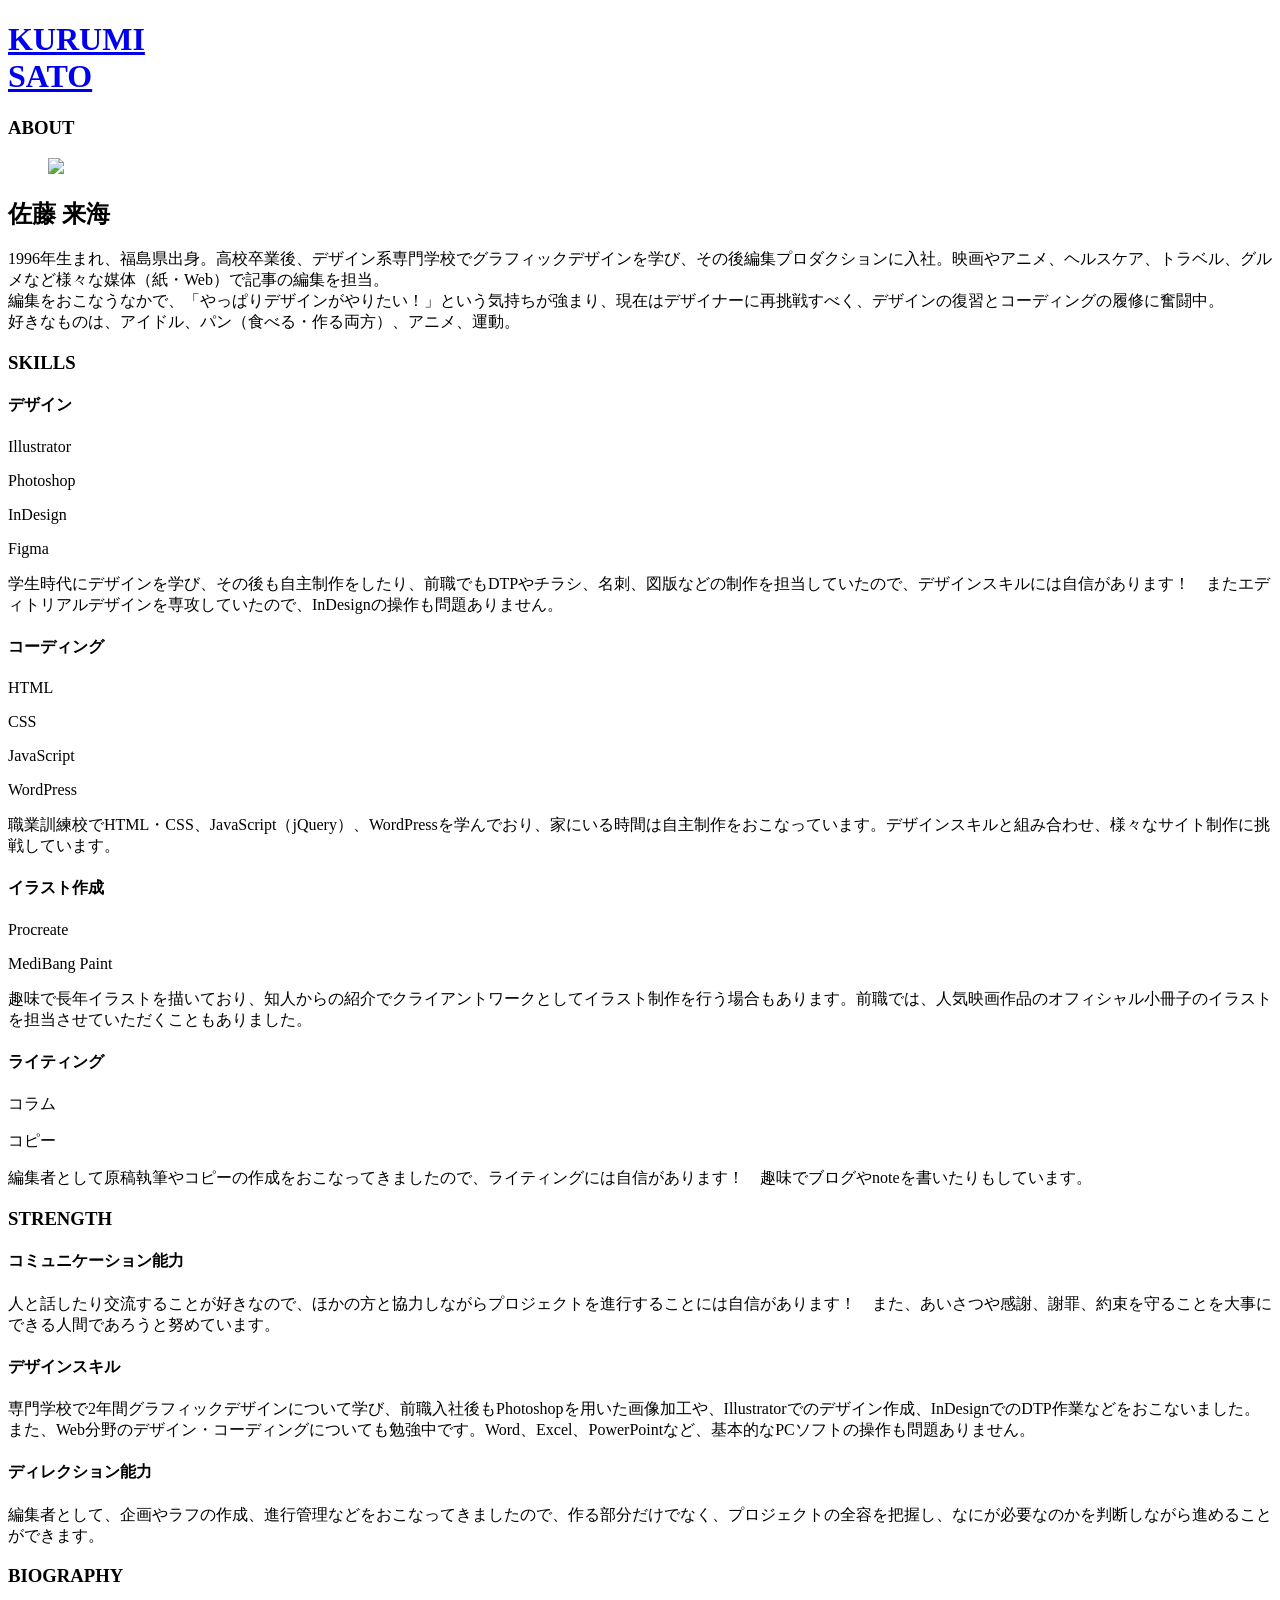
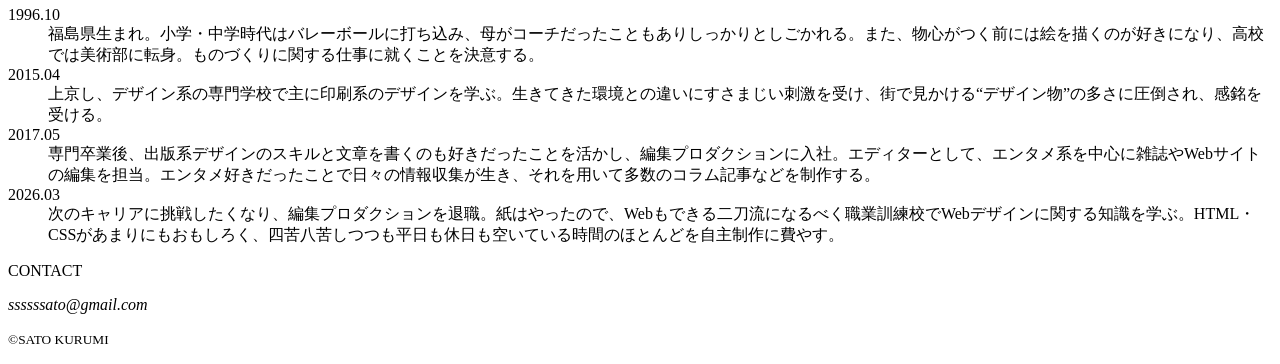
==== about.html @ 8b436382 "Add files via upload" ====
<!DOCTYPE html>
<html lang="jp">

<head>
    <meta charset="UTF-8">
    <meta name="viewport" content="width=device-width, initial-scale=1.0">
    <!-- フォント -->
    <link rel="preconnect" href="https://fonts.googleapis.com">
    <link rel="preconnect" href="https://fonts.gstatic.com" crossorigin>
    <link
        href="https://fonts.googleapis.com/css2?family=Anton&family=M+PLUS+Rounded+1c&family=Sansita:ital,wght@0,400;0,700;0,800;0,900;1,400;1,700;1,800;1,900&display=swap"
        rel="stylesheet">
    <!-- ページタイトル -->
    <title>ABOUT - Portfolio</title>
    <meta name="description" content="佐藤 来海のポートフォリオ">
    <link rel="icon" href="img/favicon.webp">
    <link href="css/slick.css" rel="stylesheet">
    <link href="css/slick-theme.css" rel="stylesheet">
    <link href="css/aos.css" rel="stylesheet">
    <link href="css/style.css" rel="stylesheet">
</head>

<body>
    <!-- <div id="loader">
        <div class="hamburger">
            <div class="part bun-top"></div>
            <div class="part tomato"></div>
            <div class="part meat"></div>
            <div class="part letus"></div>
            <div class="part bun-bottom"></div>
        </div>
    </div> -->

    <header>
        <!-- ↓↓↓h1とナビの箱↓↓↓ -->
        <div id="header-unit">
            <!-- ↓左上の名前↓ -->
            <a href="index.html">
                <h1>KURUMI<br>SATO</h1>
            </a>
            <!-- <nav id="nav-menu">
                <ul class="main-nav">
                    <li><a href="#works">WORKS</a></li>
                    <li><a href="about.html">ABOUT</a></li>
                    <li><a href="#contact">CONTACT</a></li>
                </ul>
            </nav> -->
        </div>
    </header>

    <main>
        <article id="about-page">

            <!-- ↓↓↓プロフィール欄↓↓↓ -->
            <section id="about-profile">
                <h1>ABOUT</h1>
                <div class="about-prof wrapper" data-aos="fade-up">
                    <figure><img src="img/myphoto.jpg"></figure>
                    <div class="about-text">
                        <h2>佐藤 来海</h2>
                        <p> 1996年生まれ、福島県出身。高校卒業後、デザイン系専門学校でグラフィックデザインを学び、その後編集プロダクションに入社。映画やアニメ、ヘルスケア、トラベル、グルメなど様々な媒体（紙・Web）で記事の編集を担当。<br>
                            編集をおこなうなかで、「やっぱりデザインがやりたい！」という気持ちが強まり、現在はデザイナーに再挑戦すべく、デザインの復習とコーディングの履修に奮闘中。<br>好きなものは、アイドル、パン（食べる・作る両方）、アニメ、運動。
                        </p>
                    </div>
                </div>
            </section>

            <!-- ↓↓↓スキル欄↓↓↓ -->
            <section id="about-skills">
                <h3>SKILLS</h3>
                <!-- ↓flex用のコンテナ↓ -->
                <div class="skills-container wrapper" data-aos="fade-up">
                    <!-- ↓各スキルの箱↓ -->
                    <div class="skills-unit">
                        <h4>デザイン</h4>
                        <div class="app-flex">
                            <p class="app-tag">Illustrator</p>
                            <p class="app-tag">Photoshop</p>
                            <p class="app-tag">InDesign</p>
                            <p class="app-tag">Figma</p>
                        </div>
                        <p class="skill-text">
                            学生時代にデザインを学び、その後も自主制作をしたり、前職でもDTPやチラシ、名刺、図版などの制作を担当していたので、デザインスキルには自信があります！　またエディトリアルデザインを専攻していたので、InDesignの操作も問題ありません。
                        </p>
                    </div>

                    <!-- ↓各スキルの箱↓ -->
                    <div class="skills-unit">
                        <h4>コーディング</h4>
                        <div class="app-flex">
                            <p class="app-tag">HTML</p>
                            <p class="app-tag">CSS</p>
                            <p class="app-tag">JavaScript</p>
                            <p class="app-tag">WordPress</p>
                        </div>
                        <p class="skill-text">
                            職業訓練校でHTML・CSS、JavaScript（jQuery）、WordPressを学んでおり、家にいる時間は自主制作をおこなっています。デザインスキルと組み合わせ、様々なサイト制作に挑戦しています。
                        </p>
                    </div>

                    <!-- ↓各スキルの箱↓ -->
                    <div class="skills-unit">
                        <h4>イラスト作成</h4>
                        <div class="app-flex">
                            <p class="app-tag">Procreate</p>
                            <p class="app-tag">MediBang Paint</p>
                        </div>
                        <p class="skill-text">
                            趣味で長年イラストを描いており、知人からの紹介でクライアントワークとしてイラスト制作を行う場合もあります。前職では、人気映画作品のオフィシャル小冊子のイラストを担当させていただくこともありました。
                        </p>
                    </div>

                    <!-- ↓各スキルの箱↓ -->
                    <div class="skills-unit">
                        <h4>ライティング</h4>
                        <div class="app-flex">
                            <p class="app-tag">コラム</p>
                            <p class="app-tag">コピー</p>
                        </div>
                        <p class="skill-text">編集者として原稿執筆やコピーの作成をおこなってきましたので、ライティングには自信があります！　趣味でブログやnoteを書いたりもしています。</p>
                    </div>
                </div>
            </section>

            <!-- ↓↓↓ストレングス欄↓↓↓ -->
            <section id="about-strangths">
                <h3>STRENGTH</h3>
                <!-- ↓↓↓flex用のコンテナ↓↓↓ -->
                <div id="strangths-container" data-aos="fade-up">
                    <div class="strangths-unit">
                        <h4>コミュニケーション能力</h4>
                        <p>人と話したり交流することが好きなので、ほかの方と協力しながらプロジェクトを進行することには自信があります！　また、あいさつや感謝、謝罪、約束を守ることを大事にできる人間であろうと努めています。
                        </p>
                    </div>

                    <div class="strangths-unit">
                        <h4>デザインスキル</h4>
                        <p>
                            専門学校で2年間グラフィックデザインについて学び、前職入社後もPhotoshopを用いた画像加工や、Illustratorでのデザイン作成、InDesignでのDTP作業などをおこないました。また、Web分野のデザイン・コーディングについても勉強中です。Word、Excel、PowerPointなど、基本的なPCソフトの操作も問題ありません。
                        </p>
                    </div>

                    <div class="strangths-unit">
                        <h4>ディレクション能力</h4>
                        <p>
                            編集者として、企画やラフの作成、進行管理などをおこなってきましたので、作る部分だけでなく、プロジェクトの全容を把握し、なにが必要なのかを判断しながら進めることができます。
                        </p>
                    </div>
                </div>
            </section>

            <!-- ↓↓↓経歴欄↓↓↓ -->
            <section id="about-biography" class="wrapper">
                <h3>BIOGRAPHY</h3>
                <div id="bio-container" data-aos="fade-up">
                    <dl id="biography-box">
                        <div class="bio-unit">
                            <dt>1996.10</dt>
                            <dd>福島県生まれ。小学・中学時代はバレーボールに打ち込み、母がコーチだったこともありしっかりとしごかれる。また、物心がつく前には絵を描くのが好きになり、高校では美術部に転身。ものづくりに関する仕事に就くことを決意する。
                            </dd>
                        </div>

                        <div class="bio-unit">
                            <dt>2015.04</dt>
                            <dd>上京し、デザイン系の専門学校で主に印刷系のデザインを学ぶ。生きてきた環境との違いにすさまじい刺激を受け、街で見かける“デザイン物”の多さに圧倒され、感銘を受ける。</dd>
                        </div>

                        <div class="bio-unit">
                            <dt>2017.05</dt>
                            <dd>専門卒業後、出版系デザインのスキルと文章を書くのも好きだったことを活かし、編集プロダクションに入社。エディターとして、エンタメ系を中心に雑誌やWebサイトの編集を担当。エンタメ好きだったことで日々の情報収集が生き、それを用いて多数のコラム記事などを制作する。
                            </dd>
                        </div>

                        <div class="bio-unit">
                            <dt>2026.03</dt>
                            <dd>次のキャリアに挑戦したくなり、編集プロダクションを退職。紙はやったので、Webもできる二刀流になるべく職業訓練校でWebデザインに関する知識を学ぶ。HTML・CSSがあまりにもおもしろく、四苦八苦しつつも平日も休日も空いている時間のほとんどを自主制作に費やす。
                            </dd>
                    </dl>
                </div>
            </section>
        </article>
    </main>

    <footer>
        <p>CONTACT</p>
        <address>ssssssato@gmail.com</address>
        <p><small>&copy;SATO KURUMI</small></p>
    </footer>

    <script src="https://cdnjs.cloudflare.com/ajax/libs/jquery/3.7.1/jquery.min.js"
        integrity="sha512-v2CJ7UaYy4JwqLDIrZUI/4hqeoQieOmAZNXBeQyjo21dadnwR+8ZaIJVT8EE2iyI61OV8e6M8PP2/4hpQINQ/g=="
        crossorigin="anonymous" referrerpolicy="no-referrer"></script>
    <!-- slick.jsプラグイン -->
    <script src="js/slick.min.js"></script>
    <!-- イニシャライズ -->
    <script>
        $('.slider').slick({
            autoplay: true,
            infinity: true,
            dots: true,
            speed: 1000,
            autoplaySpeed: 1200,
            centerMode: true,
            centerPadding: '20%'
        });
    </script>
    <!--AOAイニシャライズ-->
    <script src="js/aos.js"></script>
    <script>AOS.init();</script>
    <script>
        // ローディング画面
        window.addEventListener('load', function () {
            const loader = document.getElementById('loader');

            setTimeout(function () {
                loader.style.transition = 'opacity 0.6s ease';
                loader.style.opacity = '0';


                setTimeout(function () {
                    loader.style.display = 'none';
                }, 600);

            }, 1500);
        });

        // ハンバーガーメニュー
        const btn = document.getElementById('hamburger-btn');
        const menu = document.getElementById('nav-menu');
        const links = document.querySelectorAll('#nav-menu a');

        btn.addEventListener('click', () => {
            btn.classList.toggle('active');
            menu.classList.toggle('active');
        });

        links.forEach(link => {
            link.addEventListener('click', () => {
                btn.classList.remove('active');
                menu.classList.remove('remove');
            });
        });
    </script>

</body>

</html>
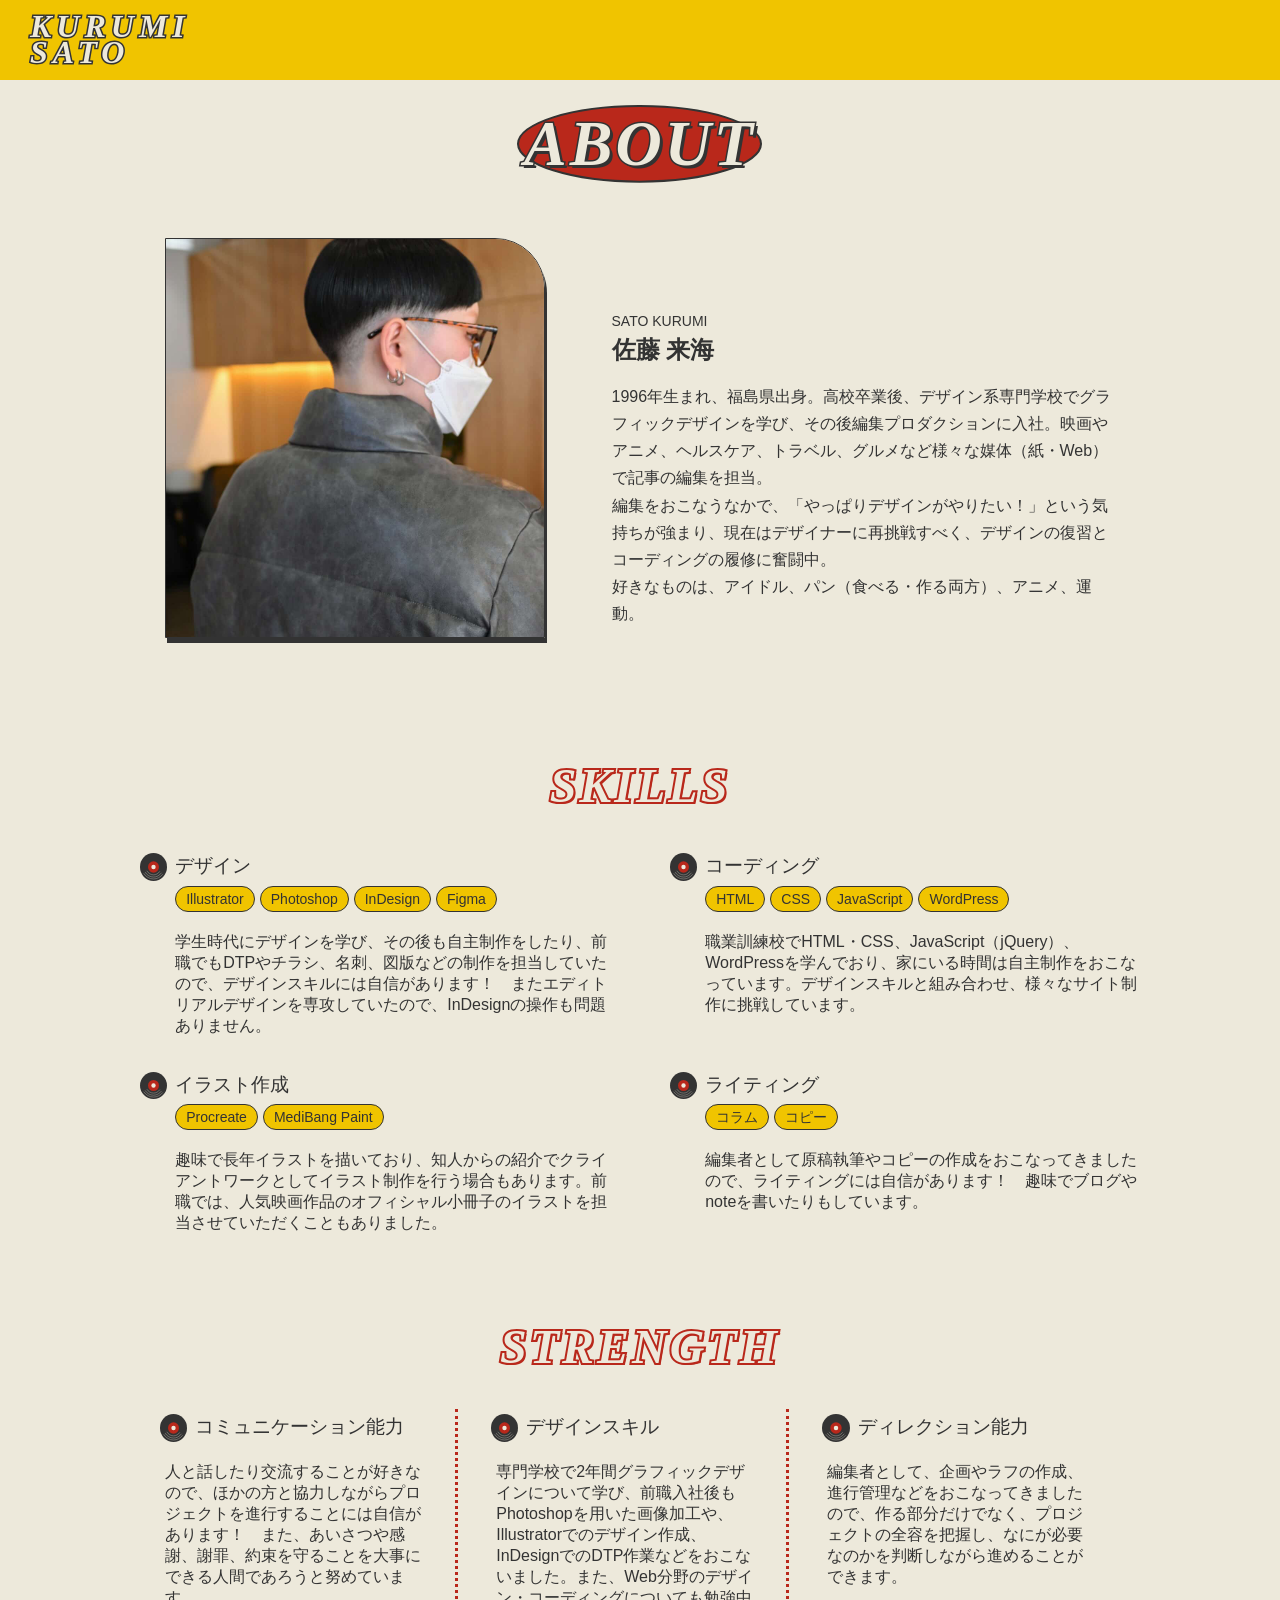
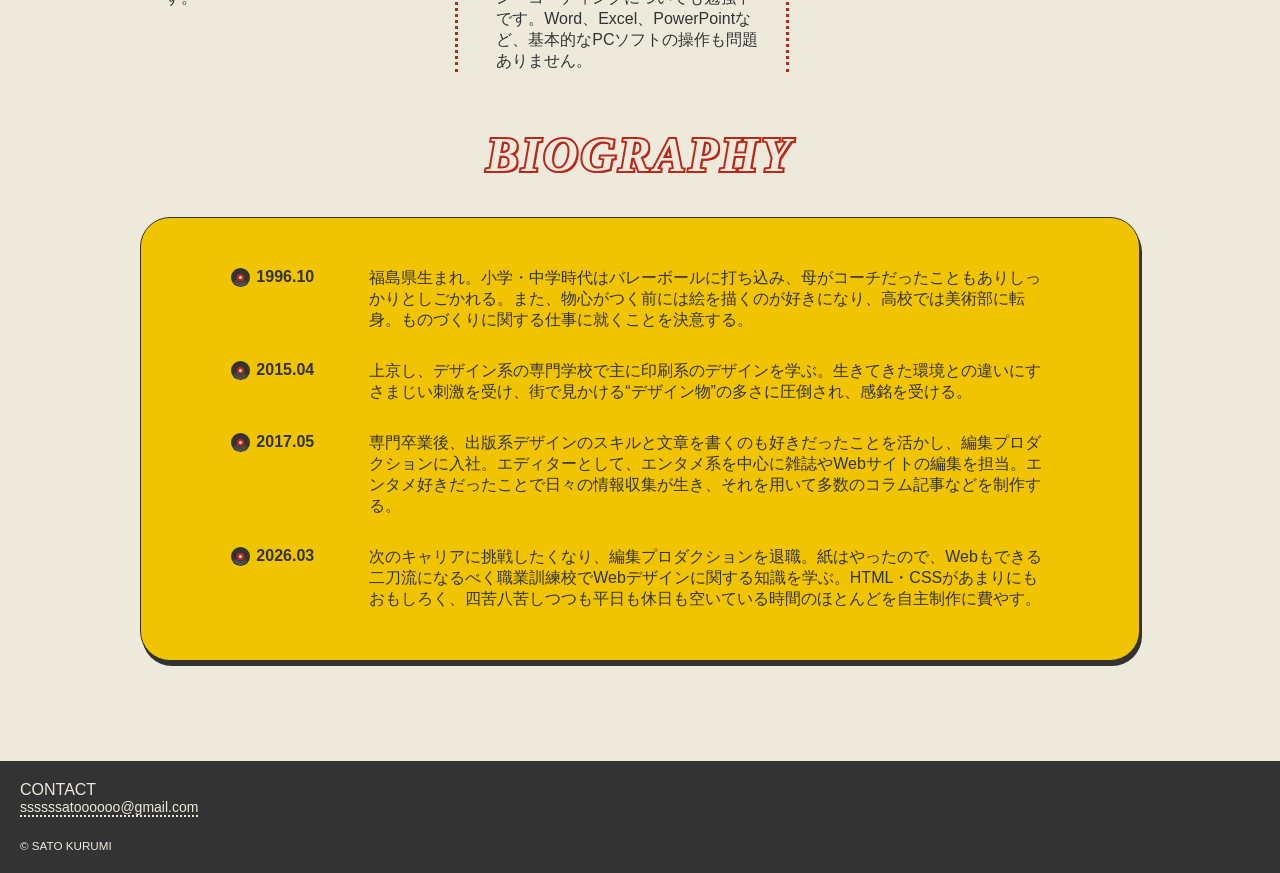
==== commit a7962891: "Add files via upload" ====
--- a/about.html
+++ b/about.html
@@ -181,10 +181,11 @@
         </article>
     </main>
 
-    <footer>
+    <footer id="contact">
         <p>CONTACT</p>
-        <address>ssssssato@gmail.com</address>
-        <p><small>&copy;SATO KURUMI</small></p>
+        <!-- ↓メアド↓ -->
+        <address>ssssssatoooooo@gmail.com</address>
+        <p><small>&copy; SATO KURUMI</small></p>
     </footer>
 
     <script src="https://cdnjs.cloudflare.com/ajax/libs/jquery/3.7.1/jquery.min.js"
--- a/css/style.css
+++ b/css/style.css
@@ -0,0 +1,1371 @@
+@charset "utf-8";
+
+/*------------------
+ 初期設定 
+ ------------------*/
+* {
+    margin: 0;
+    padding: 0;
+    box-sizing: border-box;
+}
+
+html {
+    scroll-behavior: smooth;
+}
+
+a {
+    text-decoration: none;
+    color: #000;
+}
+
+li {
+    list-style: none;
+}
+
+img {
+    width: 100%;
+    vertical-align: bottom;
+}
+
+/*------------------
+ローディング画面
+------------------*/
+
+/* 1. ローディング背景設定 */
+#loader {
+    position: fixed;
+    top: 0;
+    left: 0;
+    width: 100vw;
+    height: 100vh;
+    background-color: #ffbf1e;
+    display: flex;
+    justify-content: center;
+    align-items: center;
+    z-index: 9999;
+}
+
+/* ハンバーガー全体枠 */
+.hamburger {
+    display: flex;
+    flex-direction: column;
+    align-items: center;
+    gap: 6px;
+    /* 具と具のすき間 */
+}
+
+/* パーツ共通スタイル */
+.part {
+    width: 80px;
+    border: solid 2px #333;
+    border-radius: 10px;
+    animation: dropIn 0.6s cubic-bezier(0.175, 0.885, 0.32, 1.275) forwards;
+    opacity: 0;
+}
+
+.bun-top {
+    height: 25px;
+    background-color: #de9400;
+    border-radius: 40px 40px 5px 5px;
+    animation-delay: 0.1s;
+}
+
+.tomato {
+    height: 10px;
+    background-color: #e64c3c;
+    width: 75px;
+    animation-delay: 0.3s;
+}
+
+.meat {
+    height: 15px;
+    background-color: #8c583d;
+    animation-delay: 0.5s;
+}
+
+.letus {
+    height: 8px;
+    background-color: #62b50e;
+    animation-delay: 0.7s;
+}
+
+.bun-bottom {
+    height: 15px;
+    background-color: #de9400;
+    border-radius: 5px 5px 15px 15px;
+    animation-delay: 0.9s;
+}
+
+/* アニメーション */
+@keyframes dropIn {
+    0% {
+        transform: translateY(-150px);
+        opacity: 0;
+    }
+
+    100% {
+        transform: translateY(0);
+        opacity: 1
+    }
+}
+
+
+body {
+    font-family: "M PLUS Rounded 1c", "Sansita", "Anton", sans-serif;
+    font-size: .875rem;
+    background-color: #EDE9DB;
+    color: #333;
+}
+
+.wrapper {
+    max-width: 900px;
+    margin: 0 auto;
+    padding: 0 20px;
+}
+
+.sec-title-unit {
+    margin: 50px auto 35px;
+    background-image: url(../img/sec-title-base.svg);
+    background-repeat: no-repeat;
+    background-position: center;
+    background-size: contain;
+    height: 4.5rem;
+    padding: 5px 0;
+}
+
+.sec-title-unit h2 {
+    font-family: "Sansita";
+    font-weight: 900;
+    font-style: italic;
+    margin-bottom: 15px;
+    font-size: 3rem;
+    line-height: 2rem;
+    letter-spacing: 3px;
+    color: #EDE9DB;
+    text-align: center;
+    -webkit-text-stroke: 3px #333;
+    paint-order: stroke;
+    text-shadow: 2px 2px 0 #333;
+}
+
+.sec-title-unit p {
+    color: #EDE9DB;
+    line-height: .875rem;
+    font-size: 1rem;
+    text-align: center;
+    -webkit-text-stroke: 2px #333;
+    paint-order: stroke;
+}
+
+/*------------------
+ヘッダー＆メイン
+ ------------------*/
+
+header {
+    position: relative;
+}
+
+#header-unit {
+    display: flex;
+    justify-content: space-between;
+    align-items: center;
+    width: 100%;
+    height: 60px;
+    margin: 0 auto;
+    padding: 15px 30px;
+    z-index: 999;
+    background-color: #F0C400;
+
+    position: fixed;
+    top: 0;
+    left: 0;
+}
+
+/* h1 */
+#header-unit h1 {
+    display: inline-block;
+    line-height: 1.1rem;
+
+    font-family: "Sansita";
+    font-weight: 900;
+    text-align: left;
+    font-style: italic;
+    font-size: 1.2rem;
+    color: #EDE9DB;
+    letter-spacing: 5px;
+    -webkit-text-stroke: 3px #333;
+    paint-order: stroke;
+}
+
+/* ハンバーガーボタン */
+#hamburger-btn {
+    position: relative;
+    width: 40px;
+    height: 40px;
+    background: none;
+    border: none;
+    cursor: pointer;
+    z-index: 10000;
+    /* メニュー画面より手前に出す */
+}
+
+/* 三本線の共通スタイル */
+#hamburger-btn span {
+    display: block;
+    position: absolute;
+    left: 5px;
+    width: 30px;
+    height: 3px;
+    background-color: #B9281B;
+    border-radius: 2px;
+    transition: all 0.3s ease;
+}
+
+/* 三本線のそれぞれの初期位置 */
+#hamburger-btn span:nth-child(1) {
+    top: 10px;
+}
+
+#hamburger-btn span:nth-child(2) {
+    top: 19px;
+}
+
+#hamburger-btn span:nth-child(3) {
+    top: 28px;
+}
+
+/* ボタンがアクティブ（×）になったときの動き */
+#hamburger-btn.active span:nth-child(1) {
+    transform: translateY(9px) rotate(45deg);
+}
+
+#hamburger-btn.active span:nth-child(2) {
+    opacity: 0;
+}
+
+#hamburger-btn.active span:nth-child(3) {
+    transform: translateY(-9px) rotate(-45deg);
+}
+
+/* スマホ版メニュー隠し */
+#nav-menu {
+    position: fixed;
+    top: 0;
+    right: -100%;
+    width: 100vw;
+    height: 100vh;
+    background-color: rgba(237, 233, 219, 0.95);
+    transition: all 0.4s ease;
+    z-index: 9999;
+    display: flex;
+    justify-content: center;
+    align-items: center;
+}
+
+/* メニューアクティブ時 */
+#nav-menu.active {
+    right: 0;
+}
+
+/* スマホ版メニュー内縦並び */
+.main-nav {
+    display: flex;
+    flex-direction: column;
+    gap: 30px;
+    list-style: none;
+    padding: 0;
+    text-align: center;
+
+    font-family: "Sansita";
+    font-weight: 900;
+    font-style: italic;
+}
+
+.main-nav a {
+    font-size: 1.5rem;
+    color: #B9281B;
+    text-decoration: none;
+    font-weight: bold;
+}
+
+#main-visual {
+    width: 100%;
+    height: 500px;
+    margin-top: 60px;
+
+    background-image: url(../img/BG-sign.svg);
+    background-repeat: no-repeat;
+    background-size: cover;
+    background-position: center;
+    background-color: #EDE9DB;
+
+    position: relative;
+}
+
+@keyframes katakata {
+
+    0% {
+        transform: rotate(-4deg);
+    }
+
+    50% {
+        transform: rotate(4deg);
+    }
+
+    100% {
+        transform: rotate(-4deg);
+    }
+}
+
+#main-visual .katakata img {
+    width: 150px;
+    animation: katakata 0.64s steps(1) infinite alternate;
+
+    position: absolute;
+    top: 72%;
+    left: 56%;
+}
+
+#header-banner {
+    width: 100%;
+    background-color: #333;
+
+    font-family: "Sansita";
+    font-weight: 900;
+    font-style: italic;
+    text-align: center;
+}
+
+#header-banner p {
+    display: inline-block;
+    line-height: 50px;
+    font-size: 1.5rem;
+    color: #EDE9DB;
+}
+
+/*------------------
+WORKS
+------------------*/
+
+/* ↓1作品のユニット↓ */
+#works .works-unit {
+    position: relative;
+    text-align: left;
+    margin-bottom: 30px;
+}
+
+#works .works-unit:last-child {
+    margin-bottom: 60px;
+}
+
+/* .star-l img {
+    width: 40px;
+    height: auto;
+    margin: 0;
+    position: absolute;
+    top: -2%;
+    left: -2%;
+
+    animation: rotateAnime 3s linear infinite;
+} */
+
+@keyframes rotateAnime {
+    0% {
+        transform: rotate(0deg);
+        /* 開始時：0度 */
+    }
+
+    100% {
+        transform: rotate(360deg);
+        /* 終了時：360度（1回転） */
+    }
+}
+
+#works .works-unit .item-img {
+    width: 100%;
+    object-fit: contain;
+}
+
+#works .works-unit .item-name {
+    padding: 0;
+    margin: 0 0 10px 0;
+    font-size: 1.2rem;
+    font-weight: bold;
+    vertical-align: middle;
+}
+
+#works .works-unit .item-name::before {
+    content: url(../img/recoad.svg);
+    display: inline-block;
+    margin-right: .5rem;
+    width: 2rem;
+    height: 2rem;
+    vertical-align: middle;
+    animation: rotateAnime 3s linear infinite;
+}
+
+#works .tag-unit {
+    display: flex;
+    justify-content: left;
+    align-items: center;
+    gap: 5px;
+}
+
+#works .item-tag {
+    background-color: #F0C400;
+    border: solid 1px #333;
+    border-radius: 30px;
+    box-shadow: 1px 1px 0 #333;
+    margin-bottom: 15px;
+    padding: 0 10px;
+
+    color: #333;
+    line-height: 1.5rem;
+    font-size: .6rem;
+}
+
+#works .item-text {
+    padding: 10px 0;
+    border-top: dotted 1.5px #333;
+}
+
+/*------------------
+ABOUT
+------------------*/
+
+#about {
+    padding: 25px 25px 130px;
+    margin-bottom: 100px;
+    background-image: url(../img/check-bg-y.webp);
+    background-repeat: no-repeat;
+    background-size: cover;
+    background-position: center;
+    position: relative;
+}
+
+.to-top-btn {
+    position: absolute;
+    bottom: 20px;
+    right: 20px;
+    display: inline-block;
+    transition: transform 0.3s ease;
+}
+
+.to-top-btn img {
+    width: 100px;
+    height: auto;
+    display: block;
+}
+
+.to-top-btn:hover {
+    transform: translateY(-5px);
+}
+
+#about #my-photo img {
+    width: 100%;
+    height: 250px;
+    margin-bottom: 30px;
+    object-fit: cover;
+    border: solid 2px #333;
+    border-radius: 0 50px 0 0;
+    box-shadow: 2px 5px 0 #333;
+}
+
+#about .about-text-unit {
+    padding: 30px 30px 50px;
+    font-family: "M PLUS Rounded 1c";
+    background-color: #EDE9DB;
+    border: solid 1.5px #333;
+    border-radius: 30px;
+    box-shadow: 2px 5px 0 #333;
+    text-align: left;
+    position: relative;
+}
+
+#about .img-roll {
+    width: 40px;
+    height: auto;
+    margin: 0;
+
+    position: absolute;
+    top: -5%;
+    right: 45%;
+
+    animation: rotateAnime 3s linear infinite;
+}
+
+#about h3 {
+    padding: 20px 0 10px;
+    font-size: 1.2rem;
+}
+
+#about-viewmore {
+    width: 250px;
+    margin: 30px auto;
+    line-height: 40px;
+    background-color: #333;
+    border: solid 2px #333;
+    border-radius: 50px;
+    text-align: center;
+
+    transition: .2s;
+}
+
+#about-viewmore a {
+    font-family: "Sansita";
+    font-weight: 900;
+    font-style: italic;
+    letter-spacing: 2px;
+    font-size: 1.2rem;
+    color: #EDE9DB;
+}
+
+#about-viewmore:hover {
+    background-color: #B9281B;
+    transform: scale(1.1);
+}
+
+/* フッター */
+
+footer {
+    width: 100%;
+    padding: 20px;
+    background-color: #333;
+    color: #EDE9DB;
+}
+
+footer p:first-child {
+    font-size: 1rem;
+}
+
+footer address {
+    display: inline-block;
+    font-style: normal;
+    margin-bottom: 20px;
+    border-bottom: dotted 2px #EDE9DB;
+}
+
+/* ----------------------
+ ABOUT単独ページ 
+-----------------------*/
+
+#about-page #about-profile {
+    padding-top: 15px;
+}
+
+#about-profile h1 {
+    margin: 90px auto 30px;
+    padding: 20px;
+    background-image: url(../img/sec-title-base.svg);
+    background-repeat: no-repeat;
+    background-position: center;
+    color: #EDE9DB;
+    text-align: center;
+
+    font-family: "Sansita";
+    font-weight: 900;
+    font-style: italic;
+    font-size: 4rem;
+    line-height: 2rem;
+    letter-spacing: 3px;
+
+    -webkit-text-stroke: 3px #333;
+    paint-order: stroke;
+}
+
+#about-page h2 {
+    padding: 20px 0;
+}
+
+#about-page h2::before {
+    content: "SATO KURUMI";
+    display: block;
+    font-size: .875rem;
+    font-weight: normal;
+}
+
+#about-page h3 {
+    margin: 50px auto 30px;
+    padding: 5px;
+    color: #EDE9DB;
+    text-align: center;
+    -webkit-text-stroke: 4px #B9281B;
+    paint-order: stroke;
+    text-shadow: 2px 2px 0px #B9281B;
+
+    font-family: "Sansita";
+    font-weight: 900;
+    font-style: italic;
+    font-size: 3rem;
+    letter-spacing: 3px;
+}
+
+#about-page figure {
+    margin-bottom: 40px;
+}
+
+#about-page figure img {
+    width: 100%;
+    height: 400px;
+    object-fit: cover;
+    border: solid 1.5px #333;
+    border-radius: 0 50px 0 0;
+    box-shadow: 2px 5px 0 #333;
+}
+
+#about-page .skills-unit {
+    margin-bottom: 30px;
+}
+
+#about-page .skills-unit .skill-text {
+    margin-left: 2.2rem;
+}
+
+#about-page .app-flex {
+    display: flex;
+    justify-content: left;
+    gap: 2px;
+    margin: 0 0 10px 2.2rem;
+}
+
+#about-page h4 {
+    padding: 5px 0;
+    font-size: 1.2rem;
+    font-weight: normal;
+}
+
+#about-page h4::before {
+    content: url(../img/recoad.svg);
+    display: inline-block;
+    margin-right: .5rem;
+    width: 1.7rem;
+    height: 1.7rem;
+    vertical-align: middle;
+    animation: rotateAnime 3s linear infinite;
+}
+
+#about-page .app-tag {
+    background-color: #F0C400;
+    border: solid 1px #333;
+    border-radius: 30px;
+    padding: 0 10px;
+
+    line-height: 1.5rem;
+    font-size: .65rem;
+}
+
+#about-strangths {
+    margin-bottom: 40px;
+    padding: 0 20px;
+}
+
+#strangths-container .strangths-unit {
+    margin: 0 auto 30px;
+
+}
+
+#strangths-container .strangths-unit p {
+    padding-left: 2.2rem;
+}
+
+#strangths-container .strangths-unit:last-child {
+    margin-bottom: 0;
+}
+
+/* BIOGRAPHY */
+
+#about-biography {
+    margin-bottom: 50px;
+}
+
+#bio-container {
+    padding: 20px;
+    background-color: #F0C400;
+    border: solid 1px #333;
+    box-shadow: 2px 5px 0 #333;
+    border-radius: 30px;
+    text-align: left;
+}
+
+#bio-container .bio-unit {
+    display: flex;
+    justify-content: center;
+    gap: 25px;
+}
+
+#biography-box .bio-unit dt {
+    margin: 10px 0;
+}
+
+#biography-box .bio-unit dt::before {
+    content: url(../img/recoad.svg);
+    display: inline-block;
+    margin-right: .4rem;
+    width: 1.2rem;
+    height: 1.2rem;
+    vertical-align: middle;
+    animation: rotateAnime 3s linear infinite;
+}
+
+#biography-box .bio-unit dd {
+    width: 60%;
+    margin: 10px 0;
+}
+
+/* ----------------------
+ WORKS単独ページ
+-----------------------*/
+
+#works-page {
+    max-width: 900px;
+    width: 100%;
+    margin: 0 auto;
+    padding: 0 20px;
+}
+
+#works-page h1 {
+    margin: 90px auto;
+    padding: 20px;
+    background-image: url(../img/sec-title-base.svg);
+    background-repeat: no-repeat;
+    background-position: center;
+    color: #EDE9DB;
+    text-align: center;
+
+    font-family: "Sansita";
+    font-weight: 900;
+    font-style: italic;
+    font-size: 4rem;
+    line-height: 2rem;
+    letter-spacing: 3px;
+
+    -webkit-text-stroke: 3px #333;
+    paint-order: stroke;
+}
+
+#works-page h2 {
+    padding-bottom: 5px;
+    color: #333;
+    font-size: 1.5rem;
+}
+
+#works-page .title-unit {
+    /* display: flex;
+    justify-content: space-between;
+    align-items: center; */
+    border-bottom: dotted 1px #333;
+
+    padding-bottom: 8px;
+    margin-bottom: 20px;
+}
+
+#works-page .work-tag-unit {
+    display: flex;
+    justify-content: left;
+    align-items: center;
+    gap: .6rem;
+}
+
+#works-page .work-tag {
+    background-color: #F0C400;
+    border: solid 1px #333;
+    border-radius: 30px;
+    box-shadow: 1px 1px 0 #333;
+    padding: 0 10px;
+
+    color: #333;
+    line-height: 1.5rem;
+    font-size: .6rem;
+}
+
+#works-page figure {
+    margin-bottom: 30px;
+}
+
+#works-page h3 {
+    display: inline-block;
+    width: 100%;
+    font-size: 1rem;
+}
+
+#works-page h3::before {
+    content: url(../img/recoad.svg);
+    display: inline-block;
+    margin-right: .5rem;
+    width: 2rem;
+    height: 2rem;
+    vertical-align: middle;
+    animation: rotateAnime 3s linear infinite;
+}
+
+#works-page .works-text-unit {
+    margin-bottom: 20px;
+}
+
+#works-page .works-text-unit p {
+    padding-left: 2.5rem;
+}
+
+#works-page .works-text-unit:last-child {
+    margin-bottom: 40px;
+}
+
+.works-text-unit .write-unit {
+    display: block;
+}
+
+.works-text-unit .write-unit p {
+    margin-bottom: 20px;
+}
+
+.works-text-unit .write-unit p a {
+    color: #B9281B;
+    text-decoration: underline;
+}
+
+.works-color {
+    display: flex;
+    justify-content: left;
+    align-items: start;
+    gap: 10px;
+    padding: 0 7px;
+}
+
+.works-color .color-1 {
+    width: 20px;
+    height: 20px;
+}
+
+.works-color .color-2 {
+    width: 20px;
+    height: 20px;
+}
+
+.works-color .color-3 {
+    width: 20px;
+    height: 20px;
+    margin-bottom: 50px;
+}
+
+.works-text-unit .works-text-sche {
+    display: flex;
+    justify-content: left;
+    align-items: center;
+    gap: 10px;
+    padding-left: 2.5rem;
+}
+
+.works-text-unit .works-text-sche dt {
+    width: 140px;
+}
+
+#works-page h4 {
+    margin: 100px auto 40px;
+    color: #EDE9DB;
+    text-align: center;
+    -webkit-text-stroke: 4px #B9281B;
+    paint-order: stroke;
+    text-shadow: 2px 2px 0px #B9281B;
+
+    font-family: "Sansita";
+    font-weight: 900;
+    font-style: italic;
+    font-size: 3rem;
+    letter-spacing: 3px;
+}
+
+/* #works-page .illust-gallery {
+    display: flex;
+    justify-content: space-between;
+    align-items: center;
+    flex-wrap: wrap;
+    gap: 15px;
+    margin-bottom: 50px;
+}
+
+#works-page .illust-gallery figure {
+    display: inline-block;
+    width: 47%;
+    margin-bottom: 0;
+} */
+
+#works-page #slider-box {
+    width: 100%;
+    ;
+}
+
+#works-page .slider img {
+    height: 60vw;
+    object-fit: cover;
+}
+
+/*------------------
+レスポンシブ
+------------------*/
+
+@media (min-width:800px) {
+
+    .wrapper {
+        max-width: 1000px;
+        margin: 0 auto;
+        padding: 25px;
+    }
+
+    /* ヘッダー＆メイン */
+
+    #header-unit {
+        height: 80px;
+        margin: 0 auto;
+        padding: 25px 30px;
+    }
+
+    #header-unit h1 {
+        font-size: 2rem;
+        line-height: 1.6rem;
+    }
+
+    /* ハンバーガーメニューPC時 */
+
+    #hamburger-btn {
+        display: none !important;
+    }
+
+    /* メニュー全画面固定解除・ロゴの右側に配置 */
+    #nav-menu {
+        position: static;
+        width: auto;
+        height: auto;
+        background-color: transparent;
+        display: block;
+    }
+
+    /* 中身のリンクを「横並び」に変更 */
+    .main-nav {
+        flex-direction: row;
+        gap: 25px;
+    }
+
+    .main-nav a {
+        padding: 0 10px;
+        font-size: 1.5rem;
+        transition: .2s;
+    }
+
+    .main-nav a:hover {
+        /* opacity: .5; */
+        background-color: #333;
+        color: #F0C400;
+    }
+
+    .sec-title-unit {
+        height: fit-content;
+        padding: 0 0 5px;
+    }
+
+    .sec-title-unit h2 {
+        font-size: 5rem;
+        line-height: 4.5rem;
+        -webkit-text-stroke: 4px #333;
+        paint-order: stroke;
+        text-shadow: 4px 4px 0 #333;
+    }
+
+    .sec-title-unit p {
+        padding-bottom: 5px;
+        font-size: 2rem;
+        -webkit-text-stroke: 4px #333;
+        paint-order: stroke;
+    }
+
+    #main-visual {
+        height: 600px;
+        background-image: url(../img/BG-sign-pc.svg);
+        background-size: cover;
+        background-position: center;
+        background-color: #EDE9DB;
+    }
+
+    #main-visual .katakata img {
+        width: 170px;
+        top: 73%;
+        left: 67%;
+    }
+
+    .header-banner {
+        height: 50px;
+        font-size: 2rem;
+    }
+
+    /* WORKS */
+
+    #works {
+        margin-bottom: 50px;
+    }
+
+    #works #works-box {
+        width: 100%;
+        margin: 0 auto;
+        display: flex;
+        justify-content: space-between;
+        flex-wrap: wrap;
+    }
+
+    #works #works-box .works-unit {
+        width: 45%;
+        margin-bottom: 50px;
+    }
+
+    #works #works-box .works-unit:last-child {
+        margin-bottom: 0;
+    }
+
+    #works .works-unit .item-name {
+        font-size: 1.2rem;
+        padding: 15px 0 0;
+        font-weight: bold;
+    }
+
+    #works .item-tag {
+        margin: 10px 0;
+        font-size: .875rem;
+    }
+
+    #works .works-unit .item-text {
+        padding: 30px 0 10px;
+        font-size: 1rem;
+    }
+
+    /* ABOUT */
+
+    #about {
+        width: 100%;
+        margin: 0 auto 100px;
+        padding: 25px 25px 130px 25px;
+        background-image: url(../img/check-bg-y.webp);
+        background-size: cover;
+    }
+
+    .to-top-btn {
+        bottom: 20px;
+        right: 100px;
+    }
+
+    .to-top-btn img {
+        width: 120px;
+    }
+
+    .to-top-btn:hover {
+        transform: translateY(-5px);
+    }
+
+    #about .sec-title-unit {
+        margin-bottom: 60px;
+    }
+
+    #about .about-unit {
+        max-width: 1000px;
+        margin: 0 auto 50px;
+        display: flex;
+        justify-content: space-between;
+        align-items: center;
+        gap: 70px;
+    }
+
+    #about #my-photo img {
+        width: 500px;
+        height: 380px;
+        margin-bottom: 0;
+        object-fit: cover;
+        object-position: center;
+        border: solid 1.5px #333;
+    }
+
+    #about .about-text-unit {
+        padding-bottom: 40px;
+    }
+
+    #about .about-text-unit h3 {
+        padding: 20px 0 10px;
+        font-size: 1.5rem;
+    }
+
+    #about-viewmore {
+        margin-bottom: 0;
+    }
+
+    /* ABOUT単独 */
+
+    #about-page {
+        max-width: 1000px;
+        margin: 0 auto;
+    }
+
+    #about-page h1 {
+        padding: 23px;
+        text-shadow: 3px 3px 0 #333;
+    }
+
+    #about-profile h3 {
+        font-size: 4rem;
+        margin: 70px auto 25px;
+        -webkit-text-stroke: 5px #B9281B;
+        paint-order: stroke;
+        text-shadow: 4px 4px 0px #B9281B;
+    }
+
+    #about-page h4 {
+        padding: 5px 0;
+    }
+
+    #about-profile {
+        margin-top: 0;
+        padding-top: 50px;
+    }
+
+    #about-profile .about-prof {
+        display: flex;
+        justify-content: space-between;
+        align-items: center;
+    }
+
+    #about-profile .about-prof figure {
+        width: 40%;
+        object-fit: cover;
+    }
+
+    #about-profile .about-text {
+        width: 53%;
+        line-height: 1.7rem;
+        font-size: 1rem;
+    }
+
+    #about-skills .skills-container {
+        display: flex;
+        justify-content: space-between;
+        flex-wrap: wrap;
+        margin: 0 auto;
+        padding: 0;
+    }
+
+    #about-skills .skills-unit {
+        width: 47%;
+    }
+
+    #about-skills .skills-unit h4 {
+        font-size: 1.2rem;
+    }
+
+    #about-skills .skills-unit .app-flex {
+        gap: 5px;
+        margin-bottom: 20px;
+    }
+
+    #about-skills .skills-unit .skill-text {
+        font-size: 1rem;
+    }
+
+    #about-skills .app-tag {
+        font-size: .875rem;
+    }
+
+    #about-strangths {
+        margin-bottom: 0;
+    }
+
+    #about-strangths #strangths-container {
+        display: flex;
+        justify-content: space-between;
+    }
+
+    #strangths-container .strangths-unit {
+        width: 31%;
+        margin: 0;
+        padding-right: 20px;
+        border-right: 3px dotted #B9281B;
+    }
+
+    #strangths-container .strangths-unit:last-child {
+        margin-bottom: 30px;
+        border-right: none;
+    }
+
+    #strangths-container .strangths-unit h4 {
+        margin-bottom: 15px;
+    }
+
+    #strangths-container .strangths-unit p {
+        text-align: left;
+        font-size: 1rem;
+        padding: 0 5px;
+    }
+
+    #about-biography {
+        padding: 0 0 50px;
+    }
+
+    #bio-container {
+        margin: 30px auto 0;
+        padding: 50px;
+        font-size: 1rem;
+    }
+
+    #biography-box {
+        padding-bottom: 0;
+    }
+
+    #biography-box .bio-unit {
+        margin: 0 auto 30px;
+    }
+
+    #biography-box .bio-unit dt {
+        font-weight: bold;
+        margin: 0 30px 0 0;
+    }
+
+    #biography-box .bio-unit dd {
+        width: 680px;
+        margin: 0;
+    }
+
+    #biography-box .bio-unit:last-child {
+        margin-bottom: 0;
+    }
+
+    #about-page figure #contact {
+        border-radius: 500px 500px 0 0;
+    }
+
+    /* WORKS単独 */
+
+    #works-page {
+        max-width: 900px;
+        width: 100%;
+        margin: 0 auto 80px;
+        padding: 0 20px;
+    }
+
+    #works-page h1 {
+        margin: 140px auto 90px;
+        padding: 20px;
+        background-image: url(../img/sec-title-base.svg);
+        background-repeat: no-repeat;
+        background-position: center;
+        color: #EDE9DB;
+        text-align: center;
+
+        font-family: "Sansita";
+        font-weight: 900;
+        font-style: italic;
+        font-size: 4rem;
+        line-height: 2rem;
+        letter-spacing: 3px;
+
+        -webkit-text-stroke: 3px #333;
+        paint-order: stroke;
+    }
+
+    #works-page h2 {
+        font-size: 1.7rem;
+    }
+
+    #works-page .title-unit {
+        display: flex;
+        justify-content: left;
+        align-items: center;
+        gap: 30px;
+        margin-bottom: 0;
+    }
+
+    #works-page .work-tag-unit {
+        gap: .8rem;
+    }
+
+    #works-page .work-tag {
+        padding: 0 15px;
+
+        color: #333;
+        line-height: 1.5rem;
+        font-size: .875rem;
+    }
+
+    #works-page figure {
+        margin-bottom: 30px;
+    }
+
+    #works-page .works-text-unit {
+        display: flex;
+        justify-content: left;
+        gap: 30px;
+        margin-bottom: 30px;
+        text-align: left;
+    }
+
+    .works-text-unit:last-child {
+        margin-bottom: 80px;
+    }
+
+    .works-text-unit dl {
+        width: 100%;
+    }
+
+    .works-text-unit .works-text-sche {
+        padding-left: 0;
+        font-size: 1rem;
+    }
+
+    #works-page .works-text-unit h3 {
+        width: 300px;
+        font-weight: normal;
+        font-size: 1.2rem;
+    }
+
+    #works-page h3::before {
+        width: 2rem;
+        height: 2rem;
+        margin-right: 1rem;
+    }
+
+    #works-page .works-text-unit p {
+        width: 100%;
+        padding-left: 0;
+        font-size: 1rem;
+    }
+
+    .works-color {
+        display: flex;
+        justify-content: left;
+        align-items: start;
+        gap: 10px;
+        padding: 0 7px;
+    }
+
+    #works-page .captcha {
+        display: flex;
+        justify-content: space-between;
+        align-items: start;
+        gap: 25px;
+
+        margin-bottom: 50px;
+    }
+
+    #works-page .captcha .captcha-pc {
+        width: 70%;
+        margin: 0 auto;
+    }
+
+    #works-page .captcha .captcha-sp {
+        width: 25%;
+        margin: 0 auto;
+    }
+
+    #works-page #slider-box {
+        max-width: 1200px;
+    }
+
+    #works-page .slider img {
+        height: 50vw;
+        object-fit: cover;
+        max-height: 450px;
+        min-height: 350px;
+    }
+}
